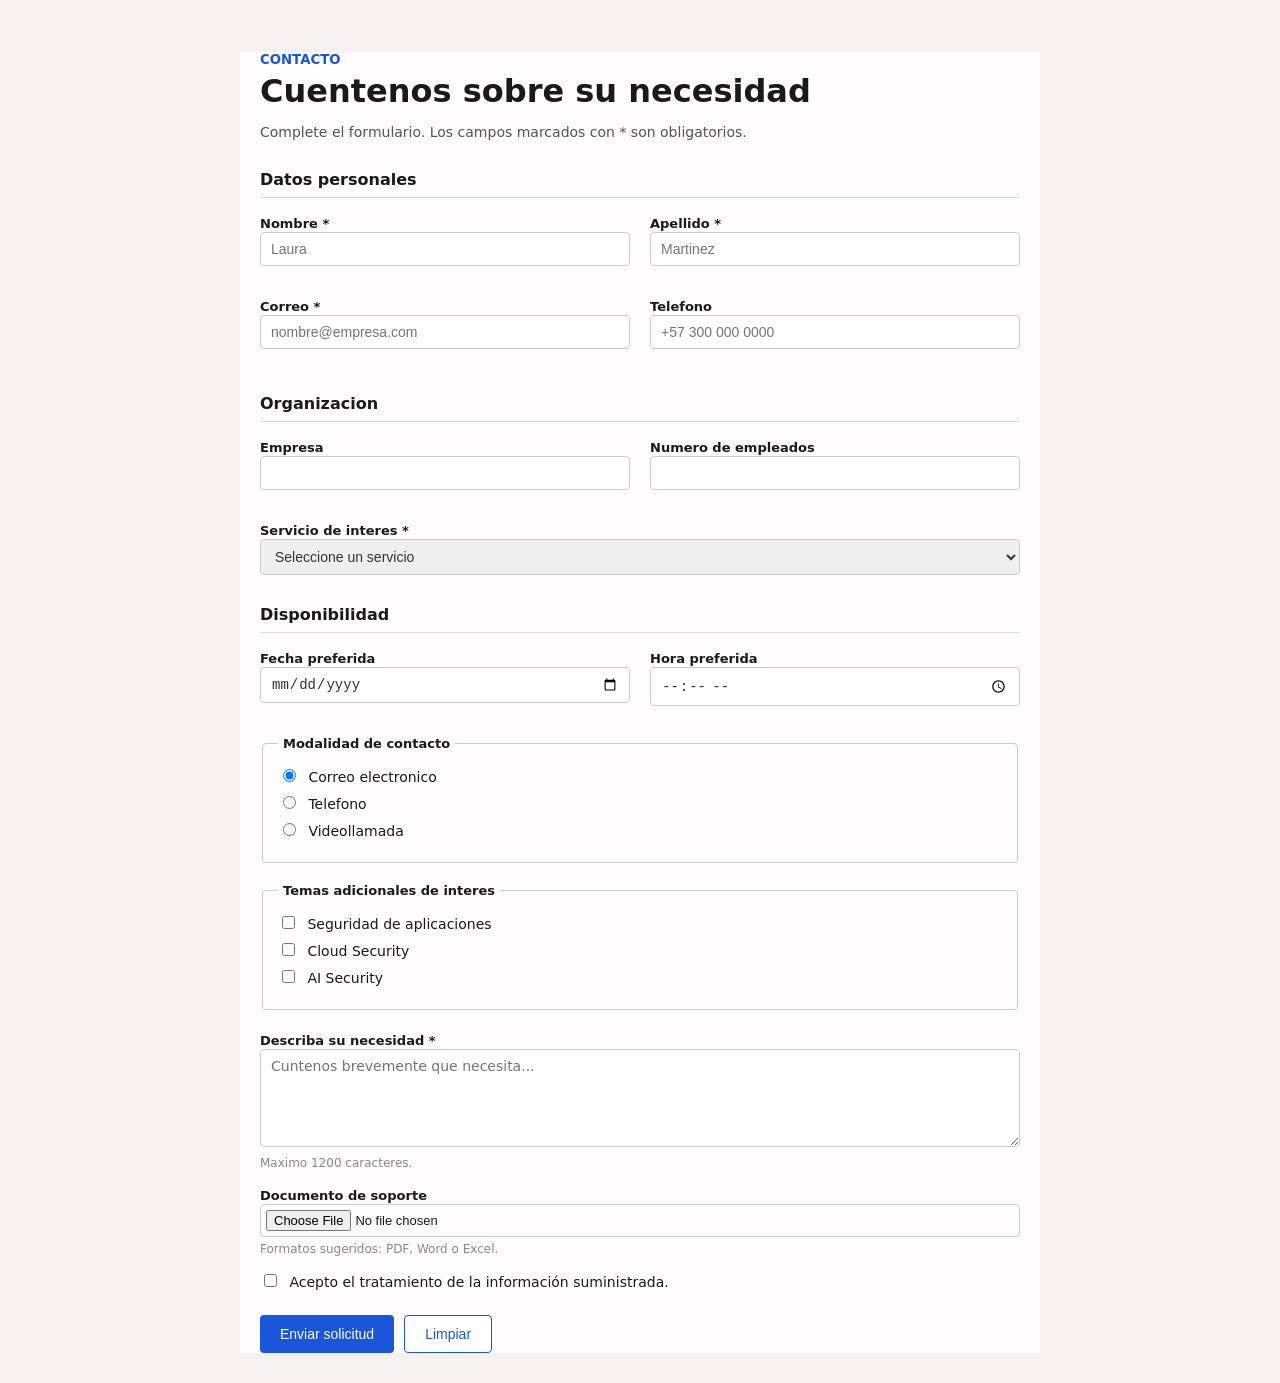
==== formulario.html @ d2426aed "Add files for form" ====
<!DOCTYPE html>
<html lang="es">
<head>
    <meta charset="UTF-8">
    <meta name="viewport" content="width=device-width, initial-scale=1.0">
    <title>Formulario de contacto</title>
    <link rel="stylesheet" href="./formulario.css">
</head>
<body>

    <div class="contenedor">

        <h5 class="etiqueta-superior">CONTACTO</h5>
        <h1>Cuentenos sobre su necesidad</h1>
        <p class="subtitulo">Complete el formulario. Los campos marcados con * son obligatorios.</p>

        <form>

            <h2>Datos personales</h2>
            <div class="fila">
                <div class="campo">
                    <label>Nombre *</label>
                    <input required type="text" placeholder="Laura">
                </div>
                <div class="campo">
                    <label>Apellido *</label>
                    <input required type="text" placeholder="Martinez">
                </div>
            </div>

            <div class="fila">
                <div class="campo">
                    <label>Correo *</label>
                    <input required type="email" placeholder="nombre@empresa.com">
                </div>
                <div class="campo">
                    <label>Telefono</label>
                    <input type="tel" placeholder="+57 300 000 0000">
                </div>
            </div>

            <h2>Organizacion</h2>
            <div class="fila">
                <div class="campo">
                    <label>Empresa</label>
                    <input type="text">
                </div>
                <div class="campo">
                    <label>Numero de empleados</label>
                    <input type="number">
                </div>
            </div>

            <div class="campo">
                <label>Servicio de interes *</label>
                <select required>
                    <option>Seleccione un servicio</option>
                    <option>Seguridad de aplicaciones</option>
                    <option>Cloud Security</option>
                    
                </select>
            </div>

            <h2>Disponibilidad</h2>
            <div class="fila">
                <div class="campo">
                    <label>Fecha preferida</label>
                    <input type="date">
                </div>
                <div class="campo">
                    <label>Hora preferida</label>
                    <input type="time">
                </div>
            </div>

            <fieldset>
                <legend>Modalidad de contacto</legend>
                <label class="opcion"><input type="radio" name="modalidad" checked> Correo electronico</label>
                <label class="opcion"><input type="radio" name="modalidad"> Telefono</label>
                <label class="opcion"><input type="radio" name="modalidad"> Videollamada</label>
            </fieldset>

            <fieldset>
                <legend>Temas adicionales de interes</legend>
                <label class="opcion"><input type="checkbox"> Seguridad de aplicaciones</label>
                <label class="opcion"><input type="checkbox"> Cloud Security</label>
                <label class="opcion"><input type="checkbox"> AI Security</label>
            </fieldset>

            <div class="campo">
                <label>Describa su necesidad *</label>
                <textarea required rows="5" placeholder="Cuntenos brevemente que necesita..." maxlength="1200"></textarea>
                <p class="ayuda">Maximo 1200 caracteres.</p>
            </div>

            <div class="campo">
                <label>Documento de soporte</label>
                <div class="archivo">
                    <input type="file">
                </div>
                <p class="ayuda">Formatos sugeridos: PDF, Word o Excel.</p>
            </div>

            <label class="opcion">
                <input type="checkbox"> Acepto el tratamiento de la información suministrada.
            </label>

            <div class="botones">
            <button type="submit" class="btn-primario">Enviar solicitud</button>
            <button type="reset" class="btn-secundario">Limpiar</button>
            </div>

        </form>

    </div>

</body>
</html>
---- formulario.css ----
* {
  box-sizing: border-box;
}

body {
  font-family: system-ui, -apple-system, BlinkMacSystemFont, 'Segoe UI', Roboto, Oxygen, Ubuntu, Cantarell, 'Open Sans', 'Helvetica Neue', sans-serif;
  background-color: #f6f2f2;
  color: #1a1a1a;
  margin: 0;
  padding: 30px 0;
}

.contenedor {
  max-width: 800px;
  margin: 0 auto;
  padding: 0 20px;
  background-color: #fefcfc;
}

.etiqueta-superior {
  color: #1a56db;
  font-weight: bold;
  margin-bottom: 5px;
}

h1 {
  font-size: 32px;
  margin-top: 0;
  margin-bottom: 10px;
}

.subtitulo {
  color: #555;
  font-size: 14px;
  margin-bottom: 25px;
}

h2 {
  font-size: 16px;
  border-bottom: 1px solid #ddd;
  padding-bottom: 8px;
  margin-top: 30px;
  margin-bottom: 15px;
}

.fila {
  display: flex;
  gap: 20px;
  margin-bottom: 15px;
}

.campo {
  flex: 1;
  margin-bottom: 15px;
}

label {
  font-size: 13px;
  font-weight: bold;
}

input[type="text"],
input[type="email"],
input[type="tel"],
input[type="number"],
input[type="date"],
input[type="time"],
select,
textarea {
  width: 100%;
  padding: 8px 10px;
  font-size: 14px;
  border: 1px solid #ccc;
  border-radius: 4px;
  color: #333;
}

textarea {
  resize: vertical;
  font-family: inherit;
}

.ayuda {
  font-size: 12px;
  color: #888;
  margin-top: 5px;
}

fieldset {
  border: 1px solid #ccc;
  border-radius: 4px;
  padding: 15px;
  margin-bottom: 20px;
}

legend {
  font-size: 13px;
  font-weight: bold;
  padding: 0 5px;
}

.opcion {
  display: block;
  font-weight: normal;
  font-size: 14px;
  margin-bottom: 8px;
}

.opcion input {
  margin-right: 8px;
}

.archivo {
  display: flex;
  align-items: center;
}

.archivo input[type="file"] {
  width: 100%;
  font-size: 13px;
  border: 1px solid #ccc;
  border-radius: 4px;
  padding: 5px;
}

.botones {
  margin-top: 25px;
  display: flex;
  gap: 10px;
}

.btn-primario {
  background-color: #1a56db;
  color: white;
  border: none;
  padding: 10px 20px;
  border-radius: 4px;
  font-size: 14px;
  cursor: pointer;
}

.btn-primario:hover {
  background-color: #1543ad;
}

.btn-secundario {
  background-color: white;
  color: #1a56db;
  border: 1px solid #1a56db;
  padding: 10px 20px;
  border-radius: 4px;
  font-size: 14px;
  cursor: pointer;
}

.btn-secundario:hover {
  background-color: #f0f4ff;
}
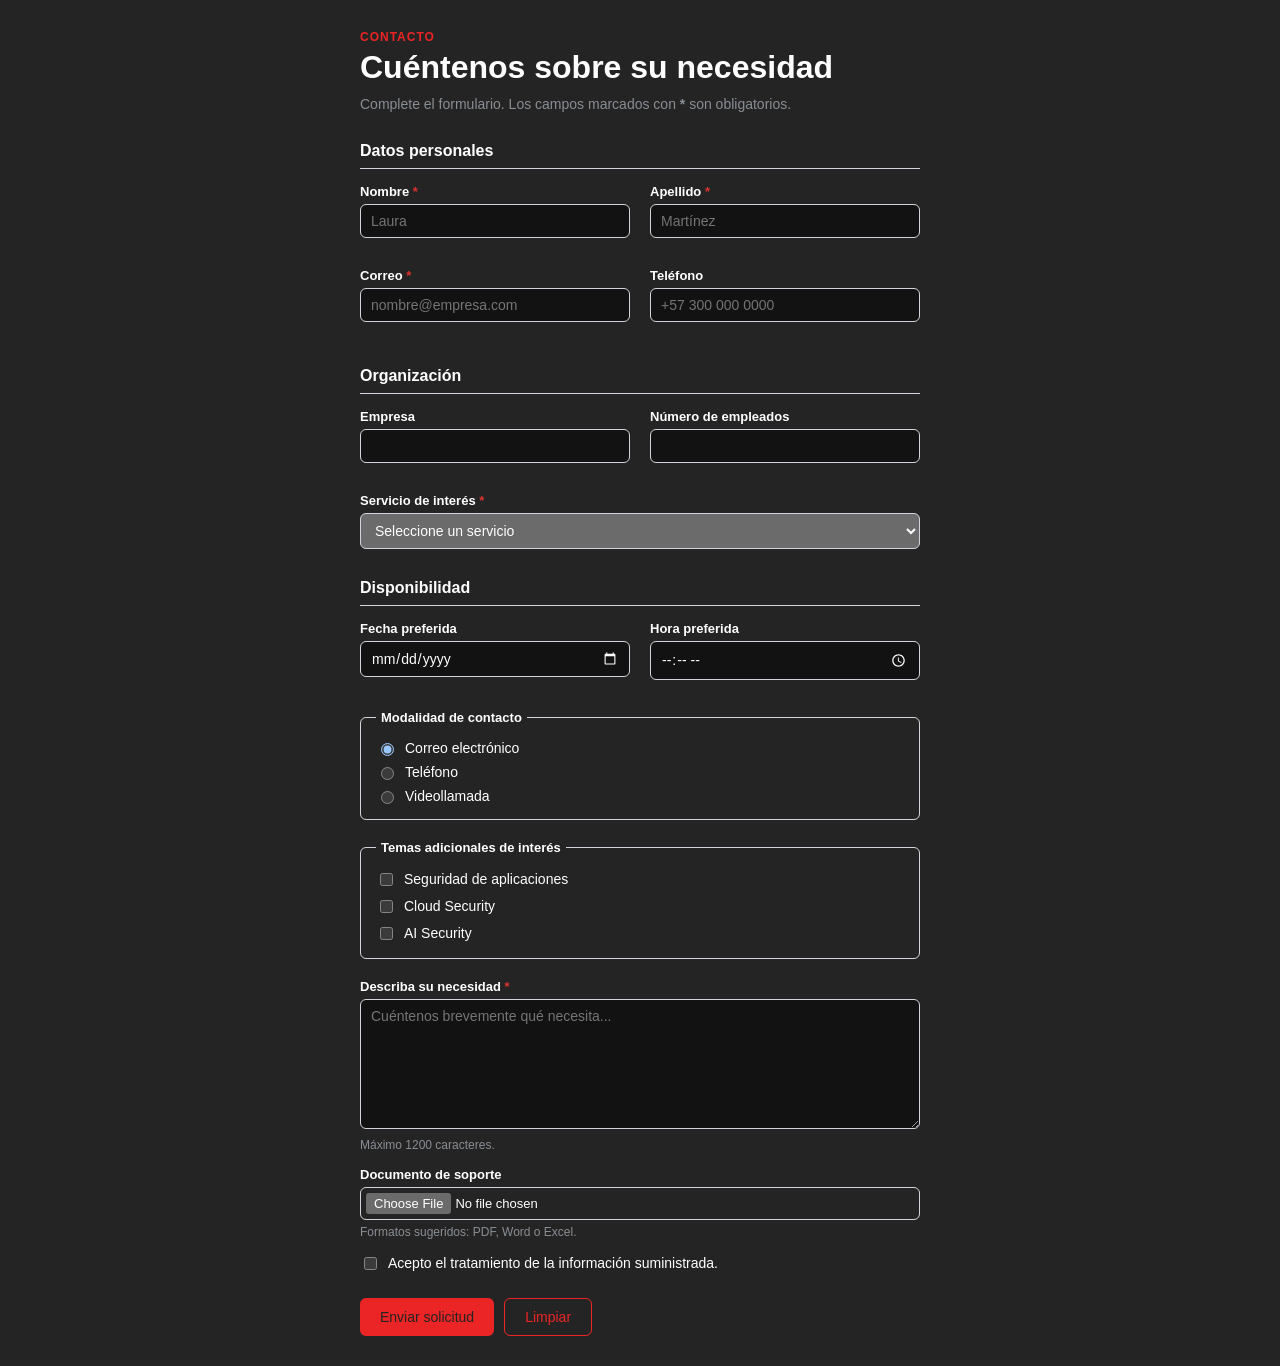
==== commit a43d20de: "add html and css file for form" ====
--- a/formulario.html
+++ b/formulario.html
@@ -1,118 +1,281 @@
 <!DOCTYPE html>
 <html lang="es">
 <head>
-    <meta charset="UTF-8">
-    <meta name="viewport" content="width=device-width, initial-scale=1.0">
-    <title>Formulario de contacto</title>
-    <link rel="stylesheet" href="./formulario.css">
+<meta charset="UTF-8">
+<meta name="viewport" content="width=device-width, initial-scale=1.0">
+<title>Formulario</title>
+<link rel="stylesheet" href="./formulario.css">
 </head>
 <body>
 
-    <div class="contenedor">
-
-        <h5 class="etiqueta-superior">CONTACTO</h5>
-        <h1>Cuentenos sobre su necesidad</h1>
-        <p class="subtitulo">Complete el formulario. Los campos marcados con * son obligatorios.</p>
-
-        <form>
-
-            <h2>Datos personales</h2>
-            <div class="fila">
-                <div class="campo">
-                    <label>Nombre *</label>
-                    <input required type="text" placeholder="Laura">
-                </div>
-                <div class="campo">
-                    <label>Apellido *</label>
-                    <input required type="text" placeholder="Martinez">
-                </div>
-            </div>
-
-            <div class="fila">
-                <div class="campo">
-                    <label>Correo *</label>
-                    <input required type="email" placeholder="nombre@empresa.com">
-                </div>
-                <div class="campo">
-                    <label>Telefono</label>
-                    <input type="tel" placeholder="+57 300 000 0000">
-                </div>
-            </div>
-
-            <h2>Organizacion</h2>
-            <div class="fila">
-                <div class="campo">
-                    <label>Empresa</label>
-                    <input type="text">
-                </div>
-                <div class="campo">
-                    <label>Numero de empleados</label>
-                    <input type="number">
-                </div>
-            </div>
-
-            <div class="campo">
-                <label>Servicio de interes *</label>
-                <select required>
-                    <option>Seleccione un servicio</option>
-                    <option>Seguridad de aplicaciones</option>
-                    <option>Cloud Security</option>
-                    
-                </select>
-            </div>
-
-            <h2>Disponibilidad</h2>
-            <div class="fila">
-                <div class="campo">
-                    <label>Fecha preferida</label>
-                    <input type="date">
-                </div>
-                <div class="campo">
-                    <label>Hora preferida</label>
-                    <input type="time">
-                </div>
-            </div>
-
-            <fieldset>
-                <legend>Modalidad de contacto</legend>
-                <label class="opcion"><input type="radio" name="modalidad" checked> Correo electronico</label>
-                <label class="opcion"><input type="radio" name="modalidad"> Telefono</label>
-                <label class="opcion"><input type="radio" name="modalidad"> Videollamada</label>
-            </fieldset>
-
-            <fieldset>
-                <legend>Temas adicionales de interes</legend>
-                <label class="opcion"><input type="checkbox"> Seguridad de aplicaciones</label>
-                <label class="opcion"><input type="checkbox"> Cloud Security</label>
-                <label class="opcion"><input type="checkbox"> AI Security</label>
-            </fieldset>
-
-            <div class="campo">
-                <label>Describa su necesidad *</label>
-                <textarea required rows="5" placeholder="Cuntenos brevemente que necesita..." maxlength="1200"></textarea>
-                <p class="ayuda">Maximo 1200 caracteres.</p>
-            </div>
-
-            <div class="campo">
-                <label>Documento de soporte</label>
-                <div class="archivo">
-                    <input type="file">
-                </div>
-                <p class="ayuda">Formatos sugeridos: PDF, Word o Excel.</p>
-            </div>
-
-            <label class="opcion">
-                <input type="checkbox"> Acepto el tratamiento de la información suministrada.
+<main class="form-page">
+<section class="form-section">
+  <div class="form-container">
+
+    <header class="form-header">
+
+      <span class="eyebrow">CONTACTO</span>
+
+      <h1>Cuéntenos sobre su necesidad</h1>
+
+      <p>
+        Complete el formulario. Los campos marcados con
+        <strong>*</strong> son obligatorios.
+      </p>
+
+    </header>
+
+    <form class="contact-form" action="#" method="post">
+
+      <!-- DATOS PERSONALES -->
+      <section class="form-block">
+
+        <h2>Datos personales</h2>
+
+        <div class="form-grid">
+
+          <div class="form-field">
+            <label for="nombre">
+              Nombre
+              <span class="required-mark" aria-hidden="true">*</span>
             </label>
-
-            <div class="botones">
-            <button type="submit" class="btn-primario">Enviar solicitud</button>
-            <button type="reset" class="btn-secundario">Limpiar</button>
-            </div>
-
-        </form>
-
-    </div>
+            <input
+              type="text"
+              id="nombre"
+              name="nombre"
+              autocomplete="given-name"
+              placeholder="Laura"
+              required
+            >
+          </div>
+
+          <div class="form-field">
+            <label for="apellido">
+              Apellido
+              <span class="required-mark" aria-hidden="true">*</span>
+            </label>
+            <input
+              type="text"
+              id="apellido"
+              name="apellido"
+              autocomplete="family-name"
+              placeholder="Martínez"
+              required
+            >
+          </div>
+
+        </div>
+
+        <div class="form-grid">
+
+          <div class="form-field">
+            <label for="email">
+              Correo
+              <span class="required-mark" aria-hidden="true">*</span>
+            </label>
+            <input
+              type="email"
+              id="email"
+              name="email"
+              autocomplete="email"
+              placeholder="nombre@empresa.com"
+              required
+            >
+          </div>
+
+          <div class="form-field">
+            <label for="telefono">Teléfono</label>
+            <input
+              type="tel"
+              id="telefono"
+              name="telefono"
+              autocomplete="tel"
+              placeholder="+57 300 000 0000"
+            >
+          </div>
+
+        </div>
+
+      </section>
+
+      <!-- ORGANIZACIÓN -->
+      <section class="form-block">
+
+        <h2>Organización</h2>
+
+        <div class="form-grid">
+
+          <div class="form-field">
+            <label for="empresa">Empresa</label>
+            <input
+              type="text"
+              id="empresa"
+              name="empresa"
+              autocomplete="organization"
+            >
+          </div>
+
+          <div class="form-field">
+            <label for="empleados">Número de empleados</label>
+            <input
+              type="number"
+              id="empleados"
+              name="empleados"
+              min="1"
+              step="1"
+            >
+          </div>
+
+        </div>
+
+        <div class="form-field">
+          <label for="servicio">
+            Servicio de interés
+            <span class="required-mark" aria-hidden="true">*</span>
+          </label>
+
+          <select id="servicio" name="servicio" required>
+
+            <option value="" selected disabled>
+              Seleccione un servicio
+            </option>
+
+            <optgroup label="Auditorías de Seguridad">
+              <option value="pentesting">Pentesting</option>
+              <option value="hacking-etico">Hacking Ético</option>
+              <option value="iso27001">ISO27001</option>
+            </optgroup>
+
+            <optgroup label="Desarrollo Seguro">
+              <option value="ssdlc">SSDLC</option>
+              <option value="devsecops">DevSecOps</option>
+              <option value="ai-security">AI Security</option>
+            </optgroup>
+
+          </select>
+        </div>
+
+      </section>
+
+      <!-- AGENDA -->
+      <section class="form-block">
+
+        <h2>Disponibilidad</h2>
+
+        <div class="form-grid">
+
+          <div class="form-field">
+            <label for="fecha">Fecha preferida</label>
+            <input type="date" id="fecha" name="fecha">
+          </div>
+
+          <div class="form-field">
+            <label for="hora">Hora preferida</label>
+            <input type="time" id="hora" name="hora">
+          </div>
+
+        </div>
+
+      </section>
+
+      <!-- MODALIDAD -->
+      <fieldset>
+        <legend>Modalidad de contacto</legend>
+
+        <div class="choice-list">
+
+          <label class="choice">
+            <input type="radio" name="modalidad" value="correo" checked>
+            <span>Correo electrónico</span>
+          </label>
+
+          <label class="choice">
+            <input type="radio" name="modalidad" value="telefono">
+            <span>Teléfono</span>
+          </label>
+
+          <label class="choice">
+            <input type="radio" name="modalidad" value="videollamada">
+            <span>Videollamada</span>
+          </label>
+
+        </div>
+      </fieldset>
+
+      <!-- INTERESES -->
+      <fieldset>
+        <legend>Temas adicionales de interés</legend>
+
+        <div class="choice-list">
+
+          <label class="choice">
+            <input type="checkbox" name="intereses" value="seguridad">
+            <span>Seguridad de aplicaciones</span>
+          </label>
+
+          <label class="choice">
+            <input type="checkbox" name="intereses" value="cloud">
+            <span>Cloud Security</span>
+          </label>
+
+          <label class="choice">
+            <input type="checkbox" name="intereses" value="ia">
+            <span>AI Security</span>
+          </label>
+
+        </div>
+      </fieldset>
+
+      <!-- MENSAJE -->
+      <div class="form-field">
+        <label for="mensaje">
+          Describa su necesidad
+          <span class="required-mark" aria-hidden="true">*</span>
+        </label>
+
+        <textarea
+          id="mensaje"
+          name="mensaje"
+          rows="7"
+          maxlength="1200"
+          placeholder="Cuéntenos brevemente qué necesita..."
+          required
+        ></textarea>
+
+        <small class="field-help">Máximo 1200 caracteres.</small>
+      </div>
+
+      <!-- ARCHIVO -->
+      <div class="form-field">
+        <label for="archivo">Documento de soporte</label>
+
+        <input
+          type="file"
+          id="archivo"
+          name="archivo"
+          accept=".pdf,.doc,.docx,.xlsx"
+        >
+
+        <small class="field-help">Formatos sugeridos: PDF, Word o Excel.</small>
+      </div>
+
+      <!-- TÉRMINOS -->
+      <label class="choice">
+        <input type="checkbox" name="terminos" required>
+        <span>Acepto el tratamiento de la información suministrada.</span>
+      </label>
+
+      <!-- BOTONES -->
+      <div class="form-actions">
+        <button type="submit" class="button button-primary">Enviar solicitud</button>
+        <button type="reset" class="button button-secondary">Limpiar</button>
+      </div>
+
+    </form>
+
+  </div>
+</section>
+</main>
 
 </body>
 </html>
--- a/formulario.css
+++ b/formulario.css
@@ -1,25 +1,44 @@
+
+:root {
+  --color-primario: #eb2525;
+  --color-primario-hover: #f34b56;
+  --color-texto: #fffefe;
+  --color-texto-suave: #898e93;
+  --color-borde: #d1d5db;
+  --color-fondo: #252424;
+  --color-error: #d33;
+  --radio-borde: 6px;
+}
+
 * {
   box-sizing: border-box;
 }
 
 body {
-  font-family: system-ui, -apple-system, BlinkMacSystemFont, 'Segoe UI', Roboto, Oxygen, Ubuntu, Cantarell, 'Open Sans', 'Helvetica Neue', sans-serif;
-  background-color: #f6f2f2;
-  color: #1a1a1a;
+  font-family: Arial, Helvetica, sans-serif;
+  background-color: var(--color-fondo);
+  color: var(--color-texto);
   margin: 0;
   padding: 30px 0;
+  color-scheme: dark;
 }
 
-.contenedor {
-  max-width: 800px;
+.form-container {
+  max-width: 600px;
   margin: 0 auto;
   padding: 0 20px;
-  background-color: #fefcfc;
 }
 
-.etiqueta-superior {
-  color: #1a56db;
+.form-header {
+  margin-bottom: 25px;
+}
+
+.eyebrow {
+  display: block;
+  color: var(--color-primario);
   font-weight: bold;
+  font-size: 12px;
+  letter-spacing: 1px;
   margin-bottom: 5px;
 }
 
@@ -29,34 +48,40 @@
   margin-bottom: 10px;
 }
 
-.subtitulo {
-  color: #555;
+.form-header p {
+  color: var(--color-texto-suave);
   font-size: 14px;
-  margin-bottom: 25px;
+  margin: 0;
+}
+
+.required-mark {
+  color: var(--color-error);
 }
 
 h2 {
   font-size: 16px;
-  border-bottom: 1px solid #ddd;
+  border-bottom: 1px solid var(--color-borde);
   padding-bottom: 8px;
   margin-top: 30px;
   margin-bottom: 15px;
 }
 
-.fila {
+.form-grid {
   display: flex;
   gap: 20px;
   margin-bottom: 15px;
 }
 
-.campo {
+.form-field {
   flex: 1;
   margin-bottom: 15px;
 }
 
 label {
+  display: block;
   font-size: 13px;
   font-weight: bold;
+  margin-bottom: 5px;
 }
 
 input[type="text"],
@@ -70,27 +95,35 @@
   width: 100%;
   padding: 8px 10px;
   font-size: 14px;
-  border: 1px solid #ccc;
-  border-radius: 4px;
-  color: #333;
+  font-family: inherit;
+  color: var(--color-texto);
+  border: 1px solid var(--color-borde);
+  border-radius: var(--radio-borde);
+}
+
+input:focus,
+select:focus,
+textarea:focus {
+  outline: none;
+  border-color: var(--color-primario);
 }
 
 textarea {
   resize: vertical;
-  font-family: inherit;
 }
 
-.ayuda {
+.field-help {
+  display: block;
   font-size: 12px;
-  color: #888;
+  color: var(--color-texto-suave);
   margin-top: 5px;
 }
 
 fieldset {
-  border: 1px solid #ccc;
-  border-radius: 4px;
+  border: 1px solid var(--color-borde);
+  border-radius: var(--radio-borde);
   padding: 15px;
-  margin-bottom: 20px;
+  margin: 0 0 20px 0;
 }
 
 legend {
@@ -99,60 +132,59 @@
   padding: 0 5px;
 }
 
-.opcion {
-  display: block;
+.choice-list {
+  display: flex;
+  flex-direction: column;
+  gap: 8px;
+}
+
+.choice {
+  display: flex;
+  align-items: center;
+  gap: 8px;
   font-weight: normal;
   font-size: 14px;
-  margin-bottom: 8px;
+  margin-bottom: 0;
 }
 
-.opcion input {
-  margin-right: 8px;
-}
-
-.archivo {
-  display: flex;
-  align-items: center;
-}
-
-.archivo input[type="file"] {
+input[type="file"] {
   width: 100%;
   font-size: 13px;
-  border: 1px solid #ccc;
-  border-radius: 4px;
+  border: 1px solid var(--color-borde);
+  border-radius: var(--radio-borde);
   padding: 5px;
 }
 
-.botones {
+.form-actions {
   margin-top: 25px;
   display: flex;
   gap: 10px;
 }
 
-.btn-primario {
-  background-color: #1a56db;
-  color: white;
-  border: none;
+.button {
   padding: 10px 20px;
-  border-radius: 4px;
+  border-radius: var(--radio-borde);
   font-size: 14px;
+  font-family: inherit;
   cursor: pointer;
 }
 
-.btn-primario:hover {
-  background-color: #1543ad;
+.button-primary {
+  background-color: var(--color-primario);
+  color: var(--color-fondo);
+  border: none;
 }
 
-.btn-secundario {
-  background-color: white;
-  color: #1a56db;
-  border: 1px solid #1a56db;
-  padding: 10px 20px;
-  border-radius: 4px;
-  font-size: 14px;
-  cursor: pointer;
+.button-primary:hover {
+  background-color: var(--color-primario-hover);
 }
 
-.btn-secundario:hover {
-  background-color: #f0f4ff;
+.button-secondary {
+  background-color: var(--color-fondo);
+  color: var(--color-primario);
+  border: 1px solid var(--color-primario);
+}
+
+.button-secondary:hover {
+  background-color: #eef2ff;
 }
